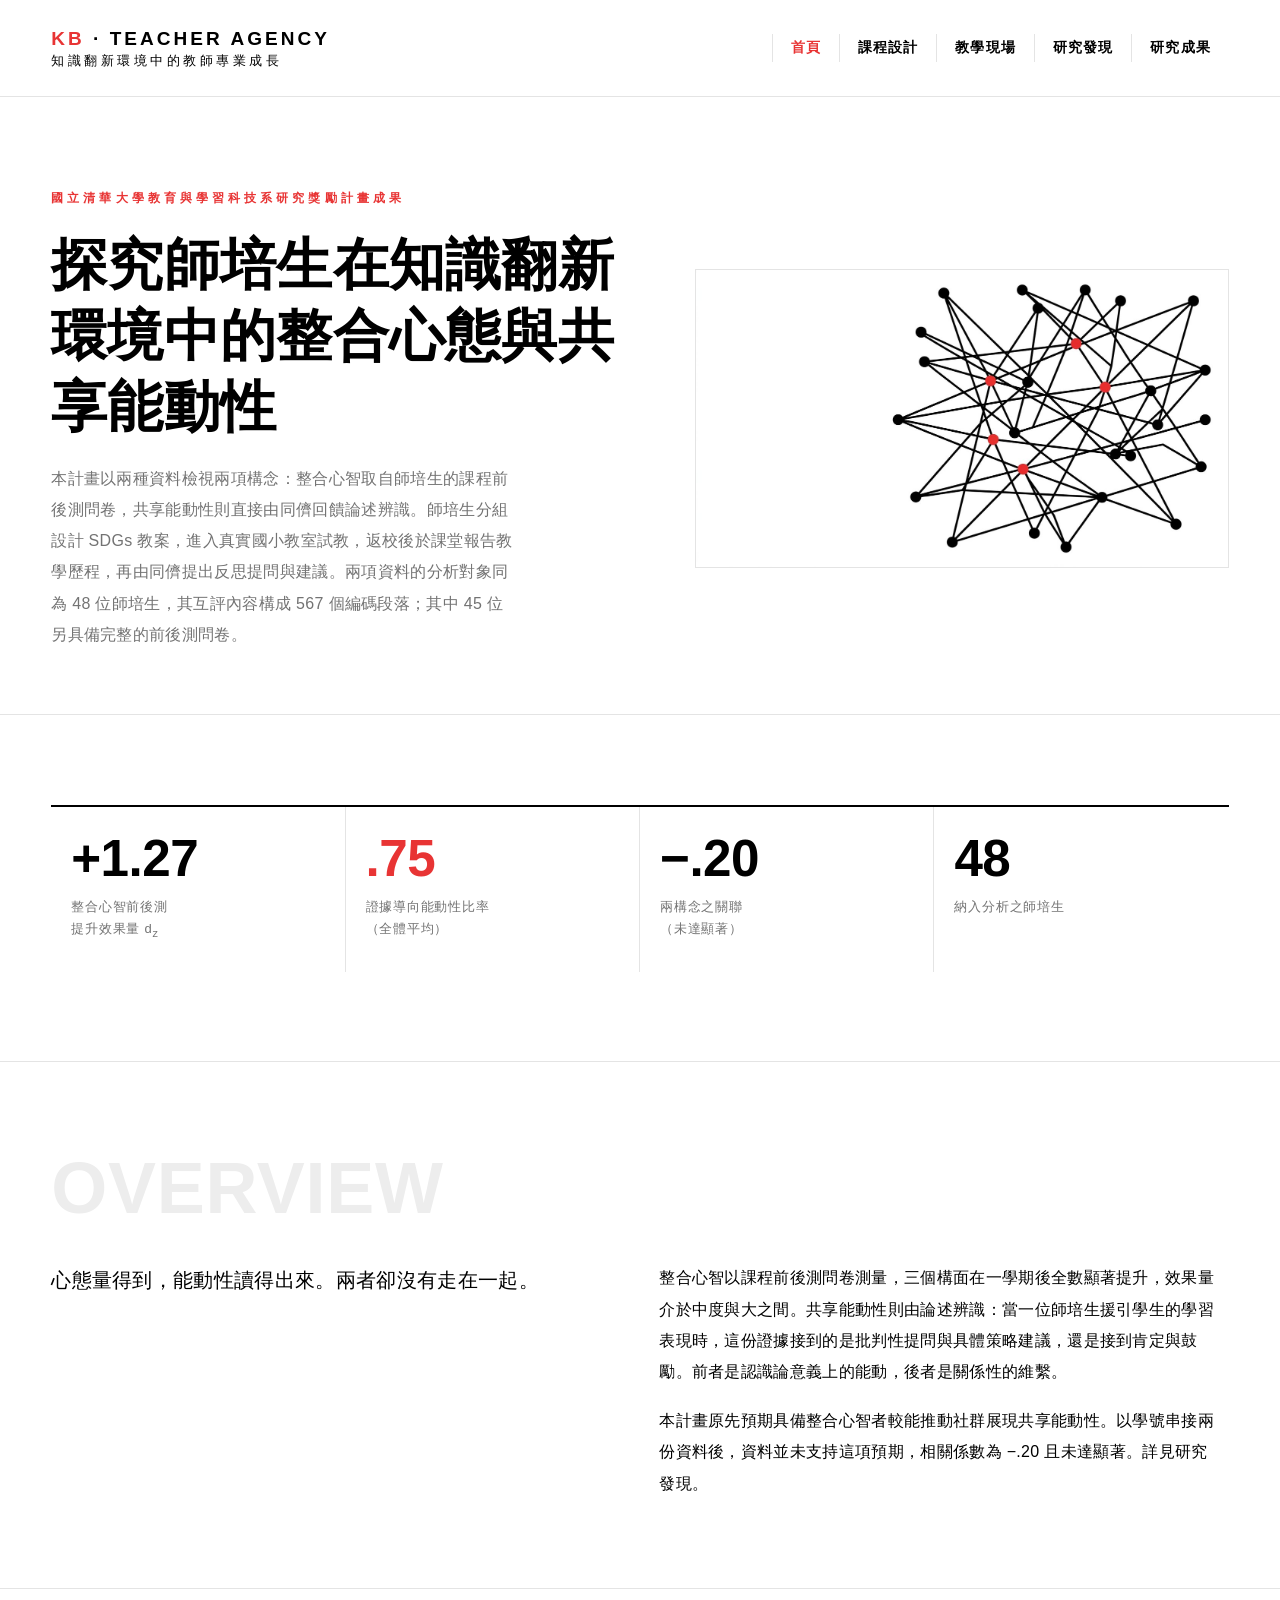
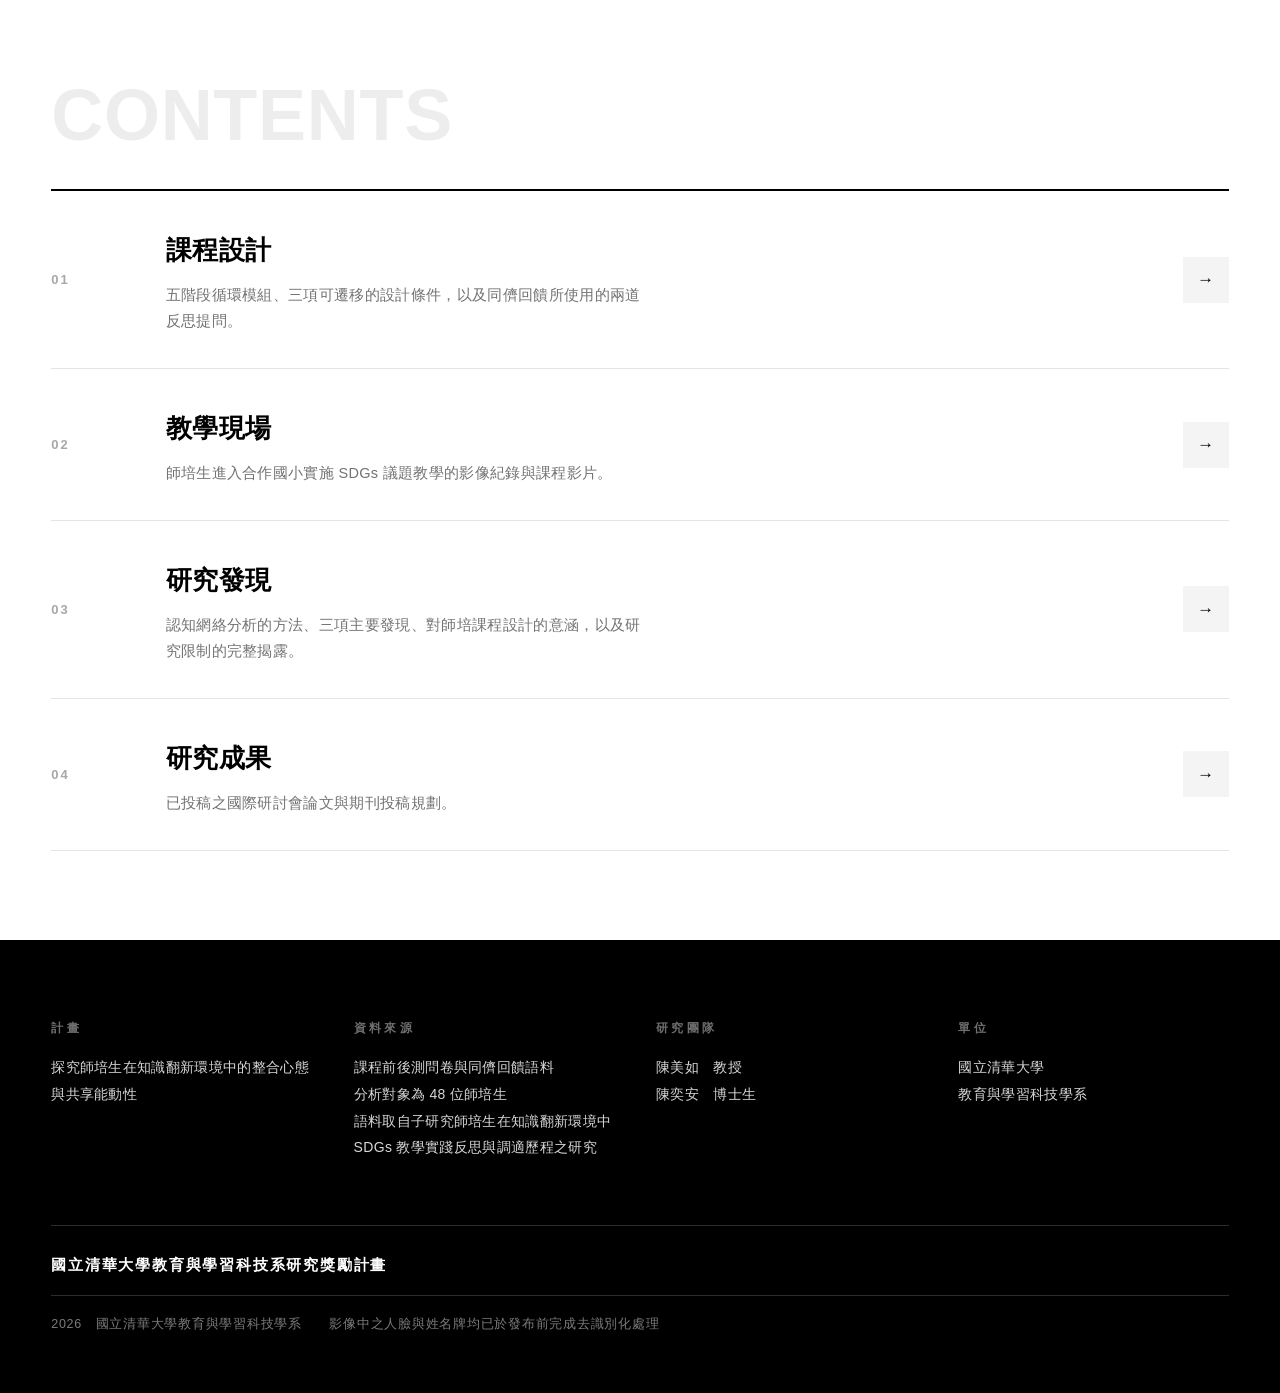
==== index.html @ 71a05eae "更正前後測配對方式（原檔以列位置配對而錯位），改依學號配對後 N=48；全站樣本數統一為 48" ====
<!doctype html>
<html lang="zh-Hant">
<head>
<meta charset="utf-8">
<meta name="viewport" content="width=device-width, initial-scale=1">
<title>首頁｜探究師培生在知識翻新環境中的整合心態與共享能動性</title>
<meta name="description" content="探究師培生在知識翻新環境中的整合心態與共享能動性｜研究成果網站">
<link rel="stylesheet" href="assets/site.css?v=e246bac6">
</head>
<body>

<header class="mast">
  <div class="mast-in">
    <a class="mark" href="index.html">
      <div class="en"><span>KB</span>&nbsp;&middot;&nbsp;TEACHER AGENCY</div>
      <div class="zh">知識翻新環境中的教師專業成長</div>
    </a>
    <button class="burger" aria-label="選單"><i></i><i></i><i></i></button>
    <nav class="nav"><a href="index.html" class="on">首頁</a><a href="course.html">課程設計</a><a href="field.html">教學現場</a><a href="findings.html">研究發現</a><a href="outputs.html">研究成果</a></nav>
  </div>
</header>

<section class="ph lead">
  <div class="ph-in">
    <div class="rv">
      <div class="kicker">國立清華大學教育與學習科技系研究獎勵計畫成果</div>
      <h1>探究師培生在知識翻新環境中的整合心態與共享能動性</h1>
      <p class="stand">本計畫以兩種資料檢視兩項構念：整合心智取自師培生的課程前後測問卷，共享能動性則直接由同儕回饋論述辨識。師培生分組設計 SDGs 教案，進入真實國小教室試教，返校後於課堂報告教學歷程，再由同儕提出反思提問與建議。兩項資料的分析對象同為 48 位師培生，其互評內容構成 567 個編碼段落；其中 45 位另具備完整的前後測問卷。</p>
    </div>
    <figure class="kv rv"><img src="assets/art/kv-home.jpg" alt=""></figure>
  </div>
</section>

<section class="sec">
  <div class="shell">
    <div class="figs rv">
      <div class="f"><b>+1.27</b><span>整合心智前後測<br>提升效果量 d<sub>z</sub></span></div>
      <div class="f"><b>.75</b><span>證據導向能動性比率<br>（全體平均）</span></div>
      <div class="f"><b>−.20</b><span>兩構念之關聯<br>（未達顯著）</span></div>
      <div class="f"><b>48</b><span>納入分析之師培生</span></div>
    </div>
  </div>
</section>

<section class="sec">
  <div class="shell">
    <h2 class="lab rv">Overview</h2>
    <div class="cols">
      <div class="rv">
        <p class="lead-p">心態量得到，能動性讀得出來。兩者卻沒有走在一起。</p>
      </div>
      <div class="rv">
        <p>整合心智以課程前後測問卷測量，三個構面在一學期後全數顯著提升，效果量介於中度與大之間。共享能動性則由論述辨識：當一位師培生援引學生的學習表現時，這份證據接到的是批判性提問與具體策略建議，還是接到肯定與鼓勵。前者是認識論意義上的能動，後者是關係性的維繫。</p>
        <p>本計畫原先預期具備整合心智者較能推動社群展現共享能動性。以學號串接兩份資料後，資料並未支持這項預期，相關係數為 −.20 且未達顯著。詳見研究發現。</p>
      </div>
    </div>
  </div>
</section>

<section class="sec">
  <div class="shell">
    <h2 class="lab rv">Contents</h2>
    <div class="index-list rv">
      <a class="ix" href="course.html">
        <div class="n">01</div>
        <div><h3>課程設計</h3><p>五階段循環模組、三項可遷移的設計條件，以及同儕回饋所使用的兩道反思提問。</p></div>
        <div class="go">→</div>
      </a>
      <a class="ix" href="field.html">
        <div class="n">02</div>
        <div><h3>教學現場</h3><p>師培生進入合作國小實施 SDGs 議題教學的影像紀錄與課程影片。</p></div>
        <div class="go">→</div>
      </a>
      <a class="ix" href="findings.html">
        <div class="n">03</div>
        <div><h3>研究發現</h3><p>認知網絡分析的方法、三項主要發現、對師培課程設計的意涵，以及研究限制的完整揭露。</p></div>
        <div class="go">→</div>
      </a>
      <a class="ix" href="outputs.html">
        <div class="n">04</div>
        <div><h3>研究成果</h3><p>已投稿之國際研討會論文與期刊投稿規劃。</p></div>
        <div class="go">→</div>
      </a>
    </div>
  </div>
</section>


<footer class="foot">
  <div class="shell">
    <div class="grid">
      <div>
        <h4>計畫</h4>
        <p>探究師培生在知識翻新環境中的整合心態與共享能動性</p>
      </div>
      <div>
        <h4>資料來源</h4>
        <p>課程前後測問卷與同儕回饋語料<br>分析對象為 48 位師培生<br>語料取自子研究師培生在知識翻新環境中 SDGs 教學實踐反思與調適歷程之研究</p>
      </div>
      <div>
        <h4>研究團隊</h4>
        <p>陳美如　教授<br>陳奕安　博士生</p>
      </div>
      <div>
        <h4>單位</h4>
        <p>國立清華大學<br>教育與學習科技學系</p>
      </div>
    </div>
    <div class="fund">國立清華大學教育與學習科技系研究獎勵計畫</div>
    <div class="bar">2026　國立清華大學教育與學習科技學系　　影像中之人臉與姓名牌均已於發布前完成去識別化處理</div>
  </div>
</footer>

<div class="lb" id="lb"><button class="x" id="lbx" aria-label="關閉">×</button><div id="lbBody"></div><div class="cap" id="lbCap"></div></div>

<script src="assets/manifest.js?v=271b91b4"></script>
<script src="assets/site.js?v=cc3c981f"></script>
</body>
</html>
---- assets/site.css ----
/* ===========================================================
   計畫成果網站　樣式系統
   識別參考：台北當代藝術館（純白、純黑、單一訊號紅、硬邊方塊、無襯線）
   =========================================================== */

:root{
  --num:"Helvetica Neue",Helvetica,Arial,sans-serif;
  --w:#FFFFFF;
  --k:#000000;
  --k-2:#272727;
  --grey:#737373;
  --grey-2:#A8A8A8;
  --rule:#E4E4E4;
  --wash:#F4F4F4;
  --red:#E83434;
  --red-2:#FF6060;

  /* 拉丁字型置前：英數與數學符號取自 Helvetica，中文字不在其字符集內會自動回退到中文字型。
     這可避免 U+2212 減號落到中文字型而被渲染成近似「一」的長橫。 */
  --sans:"Helvetica Neue",Helvetica,Arial,"Noto Sans TC","PingFang TC","PingFang SC",
         "Microsoft JhengHei","Heiti TC",-apple-system,BlinkMacSystemFont,sans-serif;
  --mono:"SF Mono",ui-monospace,Menlo,Consolas,monospace;

  --pad:clamp(20px,4vw,64px);
  --maxw:1440px;
  --mast-h:96px;
}

*{box-sizing:border-box}
html{-webkit-text-size-adjust:100%}
body{
  margin:0; background:var(--w); color:var(--k);
  font-family:var(--sans); font-size:16px; line-height:1.95;
  font-weight:400; letter-spacing:.02em;
  -webkit-font-smoothing:antialiased;
}
img{max-width:100%; display:block}
a{color:var(--k); text-decoration:none}
a:hover{color:var(--red)}

/* ---------- 骨架 ---------- */
.shell{max-width:var(--maxw); margin:0 auto; padding:0 var(--pad)}
.rule{height:1px; background:var(--rule); border:0; margin:0}

/* ---------- 標頭 ---------- */
.mast{position:sticky; top:0; z-index:100; background:var(--w); border-bottom:1px solid var(--rule)}
.mast-in{max-width:var(--maxw); margin:0 auto; padding:0 var(--pad);
  min-height:var(--mast-h); display:flex; align-items:center; justify-content:space-between; gap:24px}
.mark{display:block; line-height:1.15; padding:18px 0}
.mark .en{font-size:19px; font-weight:800; letter-spacing:.16em}
.mark .en span{color:var(--red)}
.mark .zh{font-size:12.5px; letter-spacing:.28em; color:var(--k); margin-top:4px; font-weight:500}
.mark:hover{color:var(--k)}

.nav{display:flex; align-items:stretch; gap:0}
.nav a{display:flex; align-items:center; padding:0 18px; font-size:14px; font-weight:700; letter-spacing:.08em;
  border-left:1px solid var(--rule); align-self:stretch}
.nav a.on{color:var(--red)}
.nav a.cta{background:var(--red); color:var(--w); border-left:0; margin-left:14px; padding:0 26px}
.nav a.cta:hover{background:var(--k); color:var(--w)}

.burger{display:none; width:52px; height:52px; background:var(--k); border:0; cursor:pointer; padding:0}
.burger i{display:block; width:22px; height:2px; background:var(--w); margin:4px auto}

@media(max-width:900px){
  :root{--mast-h:72px}
  .nav{position:fixed; inset:var(--mast-h) 0 auto 0; background:var(--w); flex-direction:column;
    border-bottom:1px solid var(--rule); transform:translateY(-140%); transition:transform .35s cubic-bezier(.2,.7,.2,1)}
  .nav.open{transform:none}
  .nav a{border-left:0; border-top:1px solid var(--rule); padding:18px var(--pad); font-size:15px}
  .nav a.cta{margin-left:0; padding:18px var(--pad)}
  .burger{display:block}
  .mark .en{font-size:16px} .mark .zh{font-size:11px; letter-spacing:.22em}
}

/* ---------- 頁首主視覺 ---------- */
.ph{border-bottom:1px solid var(--rule)}
.ph-in{max-width:var(--maxw); margin:0 auto; padding:clamp(40px,6vw,84px) var(--pad) clamp(36px,5vw,64px);
  display:grid; grid-template-columns:minmax(0,1fr) minmax(0,.92fr); gap:clamp(24px,5vw,64px); align-items:center}
@media(max-width:1000px){.ph-in{grid-template-columns:1fr; gap:28px}}
.kicker{font-size:12px; font-weight:800; letter-spacing:.34em; color:var(--red); margin-bottom:20px;
  max-width:100%; overflow-wrap:break-word}
/* 補助單位名稱較長，窄螢幕收斂字距以免撐破版面 */
@media(max-width:560px){.kicker{letter-spacing:.16em; font-size:11.5px; line-height:1.9}}
.ph h1{margin:0; font-weight:800; letter-spacing:.005em;
  font-size:clamp(27px,3.5vw,46px); line-height:1.34}
.ph .stand{margin:20px 0 0; font-size:16px; color:var(--grey); max-width:52ch; line-height:1.95}
.ph .kv{margin:0; border:1px solid var(--rule)}
.ph .kv img{width:100%; height:auto}

/* 首頁的加大版 */
.ph.lead .ph-in{padding-top:clamp(52px,7vw,104px)}
.ph.lead h1{font-size:clamp(30px,4.4vw,60px); line-height:1.26}

/* ---------- 區段 ---------- */
.sec{padding:clamp(56px,7vw,104px) 0; border-bottom:1px solid var(--rule)}
.sec:last-of-type{border-bottom:0}
.sec.wash{background:var(--wash)}
.sec.ink{background:var(--k); color:var(--w)}
.sec.ink .lab{color:#4A4A4A}
.sec.ink h2, .sec.ink a{color:var(--w)}
.sec.ink .rule{background:#333}

/* 需高於 .sec h2（同為 0,1,1 且在其前），故加上 .sec 前綴 */
.sec h2.lab{font-size:clamp(34px,6vw,72px); font-weight:800; letter-spacing:.01em; line-height:1;
  color:#EDEDED; margin:0 0 clamp(22px,3vw,44px); text-transform:uppercase;
  /* 最長的標為 DOCUMENTATION；窄螢幕下以 vw 收斂，並保留斷字作為最後防線 */
  overflow-wrap:break-word}
.sec h2{margin:0 0 22px; font-size:clamp(21px,2.4vw,29px); font-weight:800; letter-spacing:.02em; line-height:1.45}
.sec h3{margin:0 0 12px; font-size:18px; font-weight:800; letter-spacing:.02em}
.sec p{margin:0 0 18px; max-width:35em}
.sec p:last-child{margin-bottom:0}
.lead-p{font-size:clamp(17px,1.6vw,20px); line-height:1.8; max-width:22em; font-weight:500}
.muted{color:var(--grey)}

.cols{display:grid; grid-template-columns:repeat(auto-fit,minmax(min(100%,280px),1fr)); gap:clamp(20px,3vw,44px)}

/* ---------- 數字 ---------- */
.figs{display:grid; grid-template-columns:repeat(4,1fr); border-top:2px solid var(--k)}
.figs .f{padding:26px 20px 30px; border-right:1px solid var(--rule)}
.figs .f:last-child{border-right:0}
.figs b{display:block; font-family:var(--num); font-size:clamp(32px,4vw,54px); font-weight:700;
  line-height:1; letter-spacing:-.01em; font-variant-numeric:tabular-nums}
.figs .f:nth-child(2) b{color:var(--red)}
.figs span{display:block; margin-top:12px; font-size:13px; color:var(--grey); letter-spacing:.06em; line-height:1.7}
@media(max-width:860px){.figs{grid-template-columns:repeat(2,1fr)}
  .figs .f{border-bottom:1px solid var(--rule)}
  .figs .f:nth-child(2n){border-right:0}}

/* ---------- 索引卡（首頁導引） ---------- */
.index-list{border-top:2px solid var(--k)}
.ix{display:grid; grid-template-columns:76px minmax(0,1fr) auto; gap:clamp(14px,3vw,40px);
  align-items:center; padding:clamp(22px,3vw,34px) 0; border-bottom:1px solid var(--rule)}
.ix:hover{color:var(--k)}
.ix .n{font-size:13px; font-weight:800; letter-spacing:.16em; color:var(--grey-2)}
.ix h3{margin:0 0 6px; font-size:clamp(19px,2.1vw,26px); font-weight:800; letter-spacing:.02em}
.ix p{margin:0; font-size:14.5px; color:var(--grey); max-width:60ch; line-height:1.8}
.ix .go{width:46px; height:46px; background:var(--wash); display:grid; place-items:center; flex:none;
  font-size:17px; transition:background .25s, color .25s}
.ix:hover .go{background:var(--red); color:var(--w)}
.ix:hover h3{color:var(--red)}
@media(max-width:700px){.ix{grid-template-columns:1fr auto; gap:14px} .ix .n{grid-column:1/-1}}

/* ---------- 階段 ---------- */
.stage{display:grid; grid-template-columns:96px minmax(0,1fr); gap:clamp(16px,3vw,36px);
  padding:28px 0; border-bottom:1px solid var(--rule)}
.stage:first-of-type{border-top:2px solid var(--k)}
.stage .n{font-family:var(--num); font-size:34px; font-weight:700; line-height:1; letter-spacing:-.02em; font-variant-numeric:tabular-nums}
.stage.loop .n{color:var(--red)}
.stage h3{margin:0 0 8px}
.stage p{margin:0; color:var(--grey); font-size:15px; max-width:64ch}
@media(max-width:700px){.stage{grid-template-columns:56px minmax(0,1fr)} .stage .n{font-size:26px}}

.cond{border-top:2px solid var(--k); padding-top:22px}
.cond h3{margin:0 0 10px; font-size:17px}
.cond p{margin:0; font-size:14.5px; color:var(--grey)}

/* ---------- 發現 ---------- */
.find{border-top:2px solid var(--k); padding:clamp(30px,3.6vw,46px) 0 clamp(38px,4.4vw,58px);
  border-bottom:1px solid var(--rule)}
.find:last-of-type{border-bottom:0; padding-bottom:0}

/* 數字欄固定為窄欄，避免短數字占住半個版面而留下大片空白 */
.find-grid{display:grid; grid-template-columns:minmax(0,208px) minmax(0,1fr);
  gap:clamp(22px,3.4vw,56px); align-items:start}
@media(max-width:860px){.find-grid{grid-template-columns:1fr; gap:4px}}

.find .stat-col{position:sticky; top:calc(var(--mast-h) + 28px)}
@media(max-width:860px){.find .stat-col{position:static}}
.find .rq{font-size:11.5px; font-weight:800; letter-spacing:.3em; color:var(--red); margin-bottom:14px}
.find .big{font-family:var(--num); font-size:clamp(42px,5vw,66px); font-weight:700; line-height:.95;
  letter-spacing:-.02em; font-variant-numeric:tabular-nums; margin-bottom:10px}
.find .cap{font-size:12.5px; color:var(--grey); letter-spacing:.04em; line-height:1.7; margin-bottom:0}
@media(max-width:860px){.find .cap{margin-bottom:20px}}

/* 中文一行以 32 至 34 字最易讀，em 對 CJK 即為字寬 */
.find h2{margin:0 0 16px; max-width:24em}
.find p{max-width:33em}
.find .find-grid > div + div > p + p{margin-top:0}

figure.plate{margin:clamp(32px,4.4vw,56px) 0 0; padding:0}
figure.plate img{width:100%; border:1px solid var(--rule)}
figure.plate figcaption{margin-top:14px; padding-top:12px; border-top:1px solid var(--rule);
  font-size:12.5px; color:var(--grey); line-height:1.75; letter-spacing:.03em; max-width:44em}

/* ---------- 揭露 ---------- */
.disclose{border:2px solid var(--red); padding:clamp(24px,3.5vw,44px)}
.disclose .tag{display:inline-block; background:var(--red); color:var(--w); font-size:12px; font-weight:800;
  letter-spacing:.24em; padding:6px 14px; margin-bottom:22px}
.disclose p{max-width:36em}

/* ---------- 表列 ---------- */
.list{border-top:2px solid var(--k)}
.list li{list-style:none; padding:22px 0; border-bottom:1px solid var(--rule)}
.list ul{margin:0; padding:0}
.list .t{font-size:16px; font-weight:700; line-height:1.7}
.list .m{margin-top:8px; font-size:13.5px; color:var(--grey); letter-spacing:.04em; line-height:1.75}

/* ---------- 影音 ---------- */
.video{border:1px solid var(--rule); background:#000; position:relative; aspect-ratio:16/9}
.video iframe{position:absolute; inset:0; width:100%; height:100%; border:0}
.gal{display:grid; grid-template-columns:repeat(12,1fr); gap:10px}
.g{grid-column:span 4; min-width:0; aspect-ratio:4/3; overflow:hidden; background:var(--wash); cursor:zoom-in; position:relative}
.g.w{grid-column:span 6; aspect-ratio:16/10}
.g.t{grid-column:span 3; aspect-ratio:3/4}
.g img{width:100%; height:100%; object-fit:cover; transition:transform .7s cubic-bezier(.2,.7,.2,1)}
.g:hover img{transform:scale(1.05)}
.g .pl{position:absolute; left:0; bottom:0; background:var(--red); color:var(--w); font-size:11px;
  font-weight:800; letter-spacing:.14em; padding:6px 12px}
@media(max-width:860px){.g,.g.w,.g.t{grid-column:span 6; aspect-ratio:4/3}}
@media(max-width:540px){.gal{grid-template-columns:1fr} .g,.g.w,.g.t{grid-column:auto}}

.lb{position:fixed; inset:0; z-index:200; background:rgba(0,0,0,.95); display:none; place-items:center; padding:28px}
.lb.on{display:grid}
.lb img,.lb video{max-width:94vw; max-height:84vh}
.lb .cap{position:absolute; left:0; right:0; bottom:20px; text-align:center; color:#bbb; font-size:13px; padding:0 24px}
.lb .x{position:absolute; top:16px; right:18px; width:44px; height:44px; background:var(--red); color:var(--w);
  border:0; font-size:20px; cursor:pointer}

/* ---------- 頁尾 ---------- */
footer.foot{background:var(--k); color:var(--w); padding:clamp(44px,6vw,80px) 0 clamp(36px,5vw,56px)}
footer.foot a{color:var(--w)} footer.foot a:hover{color:var(--red-2)}
footer.foot .grid{display:grid; grid-template-columns:repeat(auto-fit,minmax(min(100%,220px),1fr)); gap:32px}
footer.foot h4{margin:0 0 14px; font-size:12px; font-weight:800; letter-spacing:.28em; color:#6E6E6E}
footer.foot p{margin:0 0 8px; font-size:14px; line-height:1.9; color:#D6D6D6}
footer.foot .fund{margin-top:clamp(32px,5vw,56px); padding-top:26px; border-top:1px solid #2C2C2C;
  font-size:15px; font-weight:700; color:var(--w); letter-spacing:.12em; line-height:1.7}
footer.foot .bar{margin-top:18px; padding-top:16px; border-top:1px solid #2C2C2C;
  font-size:12.5px; color:#7A7A7A; letter-spacing:.06em}

/* ---------- 進場 ---------- */
.js .rv{opacity:0; transform:translateY(14px); transition:opacity .7s cubic-bezier(.2,.7,.2,1), transform .7s cubic-bezier(.2,.7,.2,1)}
.js .rv.in{opacity:1; transform:none}
@media(prefers-reduced-motion:reduce){.js .rv{opacity:1; transform:none; transition:none}}


/* ===========================================================
   響應式補強
   =========================================================== */

/* 錨點捲動時避開固定標頭 */
:target,.find,.sec h2{scroll-margin-top:calc(var(--mast-h) + 24px)}

/* 瀏海與圓角螢幕的安全區 */
@supports(padding:max(0px)){
  .shell,.mast-in,.ph-in{
    padding-left:max(var(--pad),env(safe-area-inset-left));
    padding-right:max(var(--pad),env(safe-area-inset-right));
  }
  footer.foot{padding-bottom:max(clamp(36px,5vw,56px),env(safe-area-inset-bottom))}
}

/* 觸控裝置：hover 效果無法觸發，改以點擊回饋取代，避免停在放大狀態 */
@media(hover:none){
  .g:hover img{transform:none}
  .g:active img{transform:scale(1.03)}
  .ix:hover .go{background:var(--wash); color:var(--k)}
  .ix:hover h3{color:var(--k)}
  .ix:active .go{background:var(--red); color:var(--w)}
  .ix:active h3{color:var(--red)}
  .nav a:hover,a:hover{color:inherit}
  .nav a.on{color:var(--red)}
}

/* 行動版選單：項目多或橫向持機時仍可捲動 */
@media(max-width:900px){
  .nav{max-height:calc(100svh - var(--mast-h)); overflow-y:auto; -webkit-overflow-scrolling:touch}
  .nav a{min-height:52px}
}

/* 橫向持機的矮螢幕：壓縮標頭與區段留白 */
@media(max-height:520px) and (orientation:landscape){
  :root{--mast-h:56px}
  .mark{padding:10px 0}
  .mark .zh{display:none}
  .sec{padding:40px 0}
  .ph-in{padding-top:28px; padding-bottom:24px}
}

/* 平板：主視覺與內文並排會過擠，改為堆疊但限制圖高 */
@media(min-width:701px) and (max-width:1000px){
  .ph .kv img{max-height:46svh; width:100%; object-fit:cover; object-position:center}
}

/* 手機：關鍵數字由二欄改為單欄，避免換行破碎 */
@media(max-width:420px){
  .figs{grid-template-columns:1fr}
  .figs .f{border-right:0; border-bottom:1px solid var(--rule); padding:20px 0 22px}
  .figs .f:last-child{border-bottom:0}
  .figs span br{display:none}
  .sec h2.lab{font-size:clamp(23px,8.4vw,34px)}
  .find .big{font-size:44px}
  .stage{grid-template-columns:44px minmax(0,1fr); gap:14px}
  .stage .n{font-size:23px}
  .ph .kv img{max-height:40svh; object-fit:cover}
}

/* 圖表在小螢幕上縮到不可讀，提示可點開放大 */
@media(max-width:860px){
  figure.plate{position:relative; cursor:zoom-in}
  figure.plate::after{content:"點擊放大"; position:absolute; right:0; bottom:0;
    background:var(--k); color:var(--w); font-size:11px; font-weight:700;
    letter-spacing:.14em; padding:5px 10px}
}

/* 大螢幕：避免行長過長 */
@media(min-width:1600px){
  .sec p{max-width:36em}
}
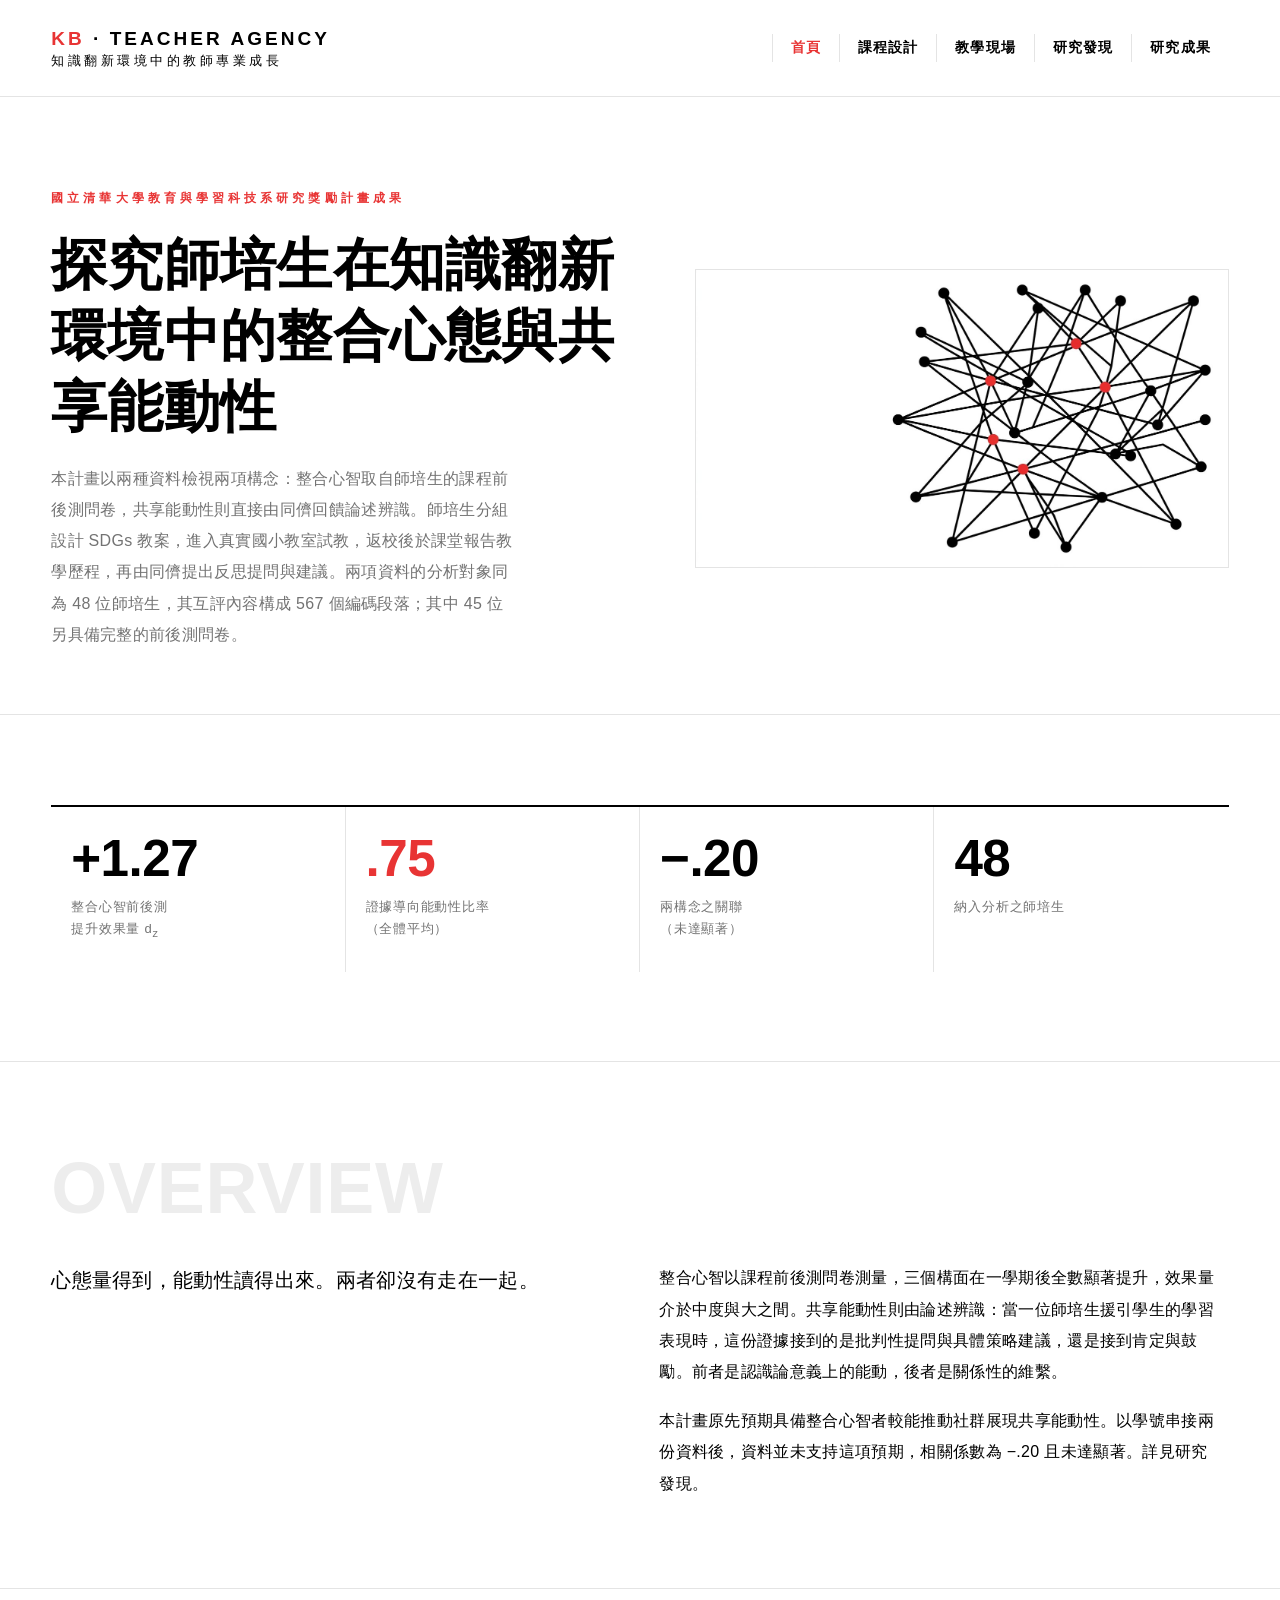
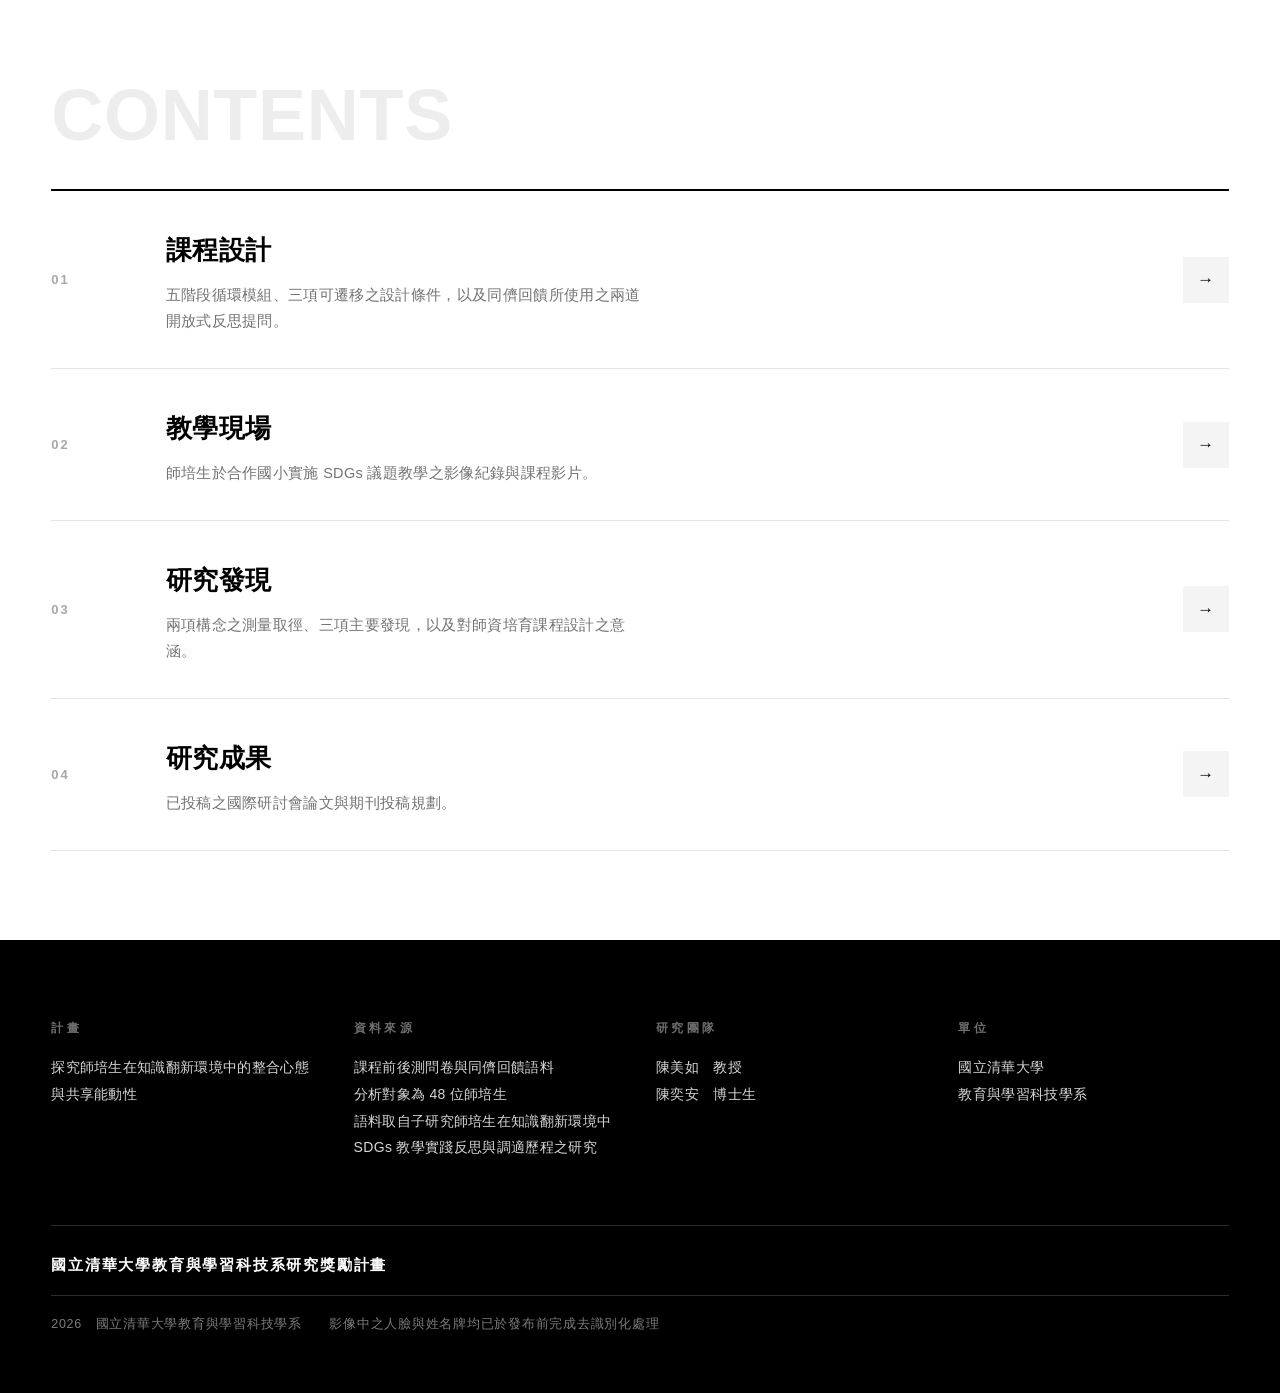
==== commit 4b0c0555: "內頁標題改為學術名詞式表述；確認問卷有效樣本為 48 人" ====
--- a/index.html
+++ b/index.html
@@ -5,7 +5,7 @@
 <meta name="viewport" content="width=device-width, initial-scale=1">
 <title>首頁｜探究師培生在知識翻新環境中的整合心態與共享能動性</title>
 <meta name="description" content="探究師培生在知識翻新環境中的整合心態與共享能動性｜研究成果網站">
-<link rel="stylesheet" href="assets/site.css?v=e246bac6">
+<link rel="stylesheet" href="assets/site.css?v=027143e5">
 </head>
 <body>
 
@@ -63,17 +63,17 @@
     <div class="index-list rv">
       <a class="ix" href="course.html">
         <div class="n">01</div>
-        <div><h3>課程設計</h3><p>五階段循環模組、三項可遷移的設計條件，以及同儕回饋所使用的兩道反思提問。</p></div>
+        <div><h3>課程設計</h3><p>五階段循環模組、三項可遷移之設計條件，以及同儕回饋所使用之兩道開放式反思提問。</p></div>
         <div class="go">→</div>
       </a>
       <a class="ix" href="field.html">
         <div class="n">02</div>
-        <div><h3>教學現場</h3><p>師培生進入合作國小實施 SDGs 議題教學的影像紀錄與課程影片。</p></div>
+        <div><h3>教學現場</h3><p>師培生於合作國小實施 SDGs 議題教學之影像紀錄與課程影片。</p></div>
         <div class="go">→</div>
       </a>
       <a class="ix" href="findings.html">
         <div class="n">03</div>
-        <div><h3>研究發現</h3><p>認知網絡分析的方法、三項主要發現、對師培課程設計的意涵，以及研究限制的完整揭露。</p></div>
+        <div><h3>研究發現</h3><p>兩項構念之測量取徑、三項主要發現，以及對師資培育課程設計之意涵。</p></div>
         <div class="go">→</div>
       </a>
       <a class="ix" href="outputs.html">
--- a/assets/site.css
+++ b/assets/site.css
@@ -219,6 +219,8 @@
 
 /* ---------- 頁尾 ---------- */
 footer.foot{background:var(--k); color:var(--w); padding:clamp(44px,6vw,80px) 0 clamp(36px,5vw,56px)}
+/* 深色區段直接接深色頁尾時會連成一片，補一道分隔線與額外留白 */
+.sec.ink + footer.foot{border-top:1px solid #333; padding-top:clamp(52px,7vw,92px)}
 footer.foot a{color:var(--w)} footer.foot a:hover{color:var(--red-2)}
 footer.foot .grid{display:grid; grid-template-columns:repeat(auto-fit,minmax(min(100%,220px),1fr)); gap:32px}
 footer.foot h4{margin:0 0 14px; font-size:12px; font-weight:800; letter-spacing:.28em; color:#6E6E6E}
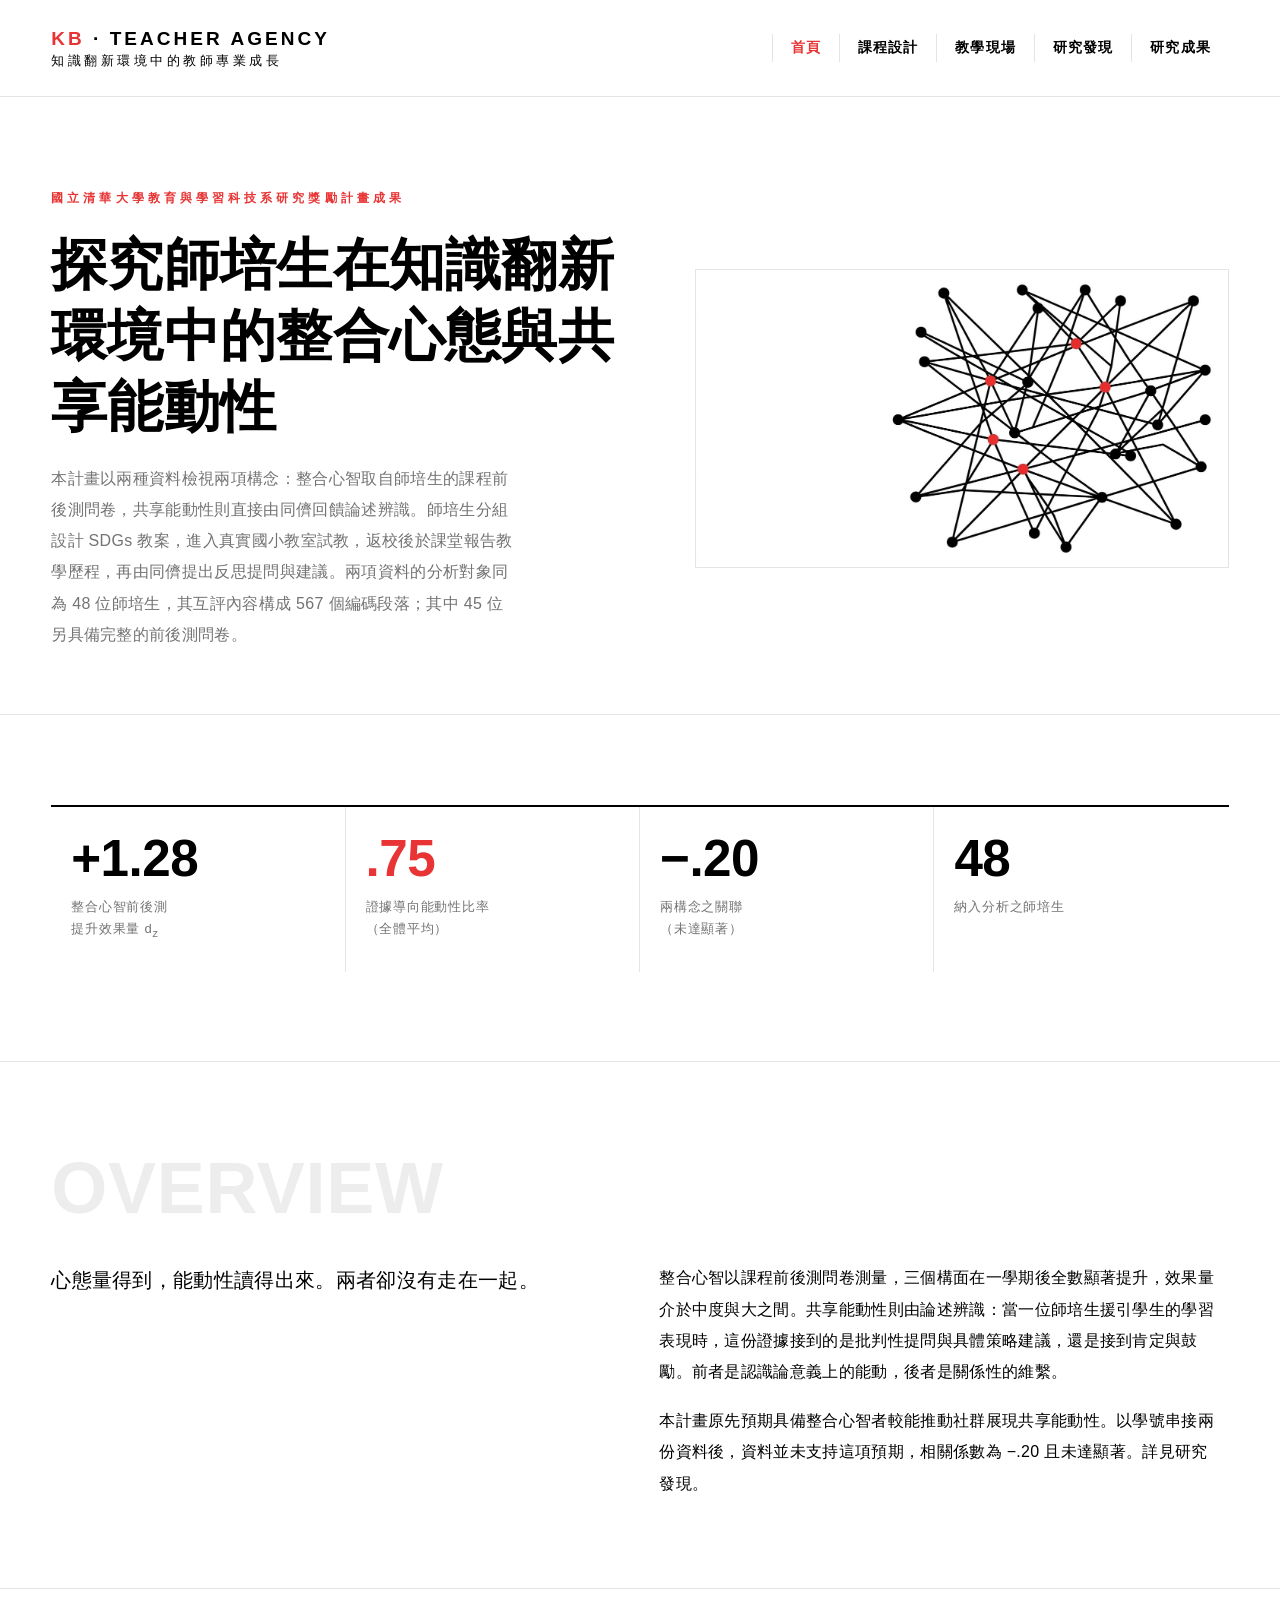
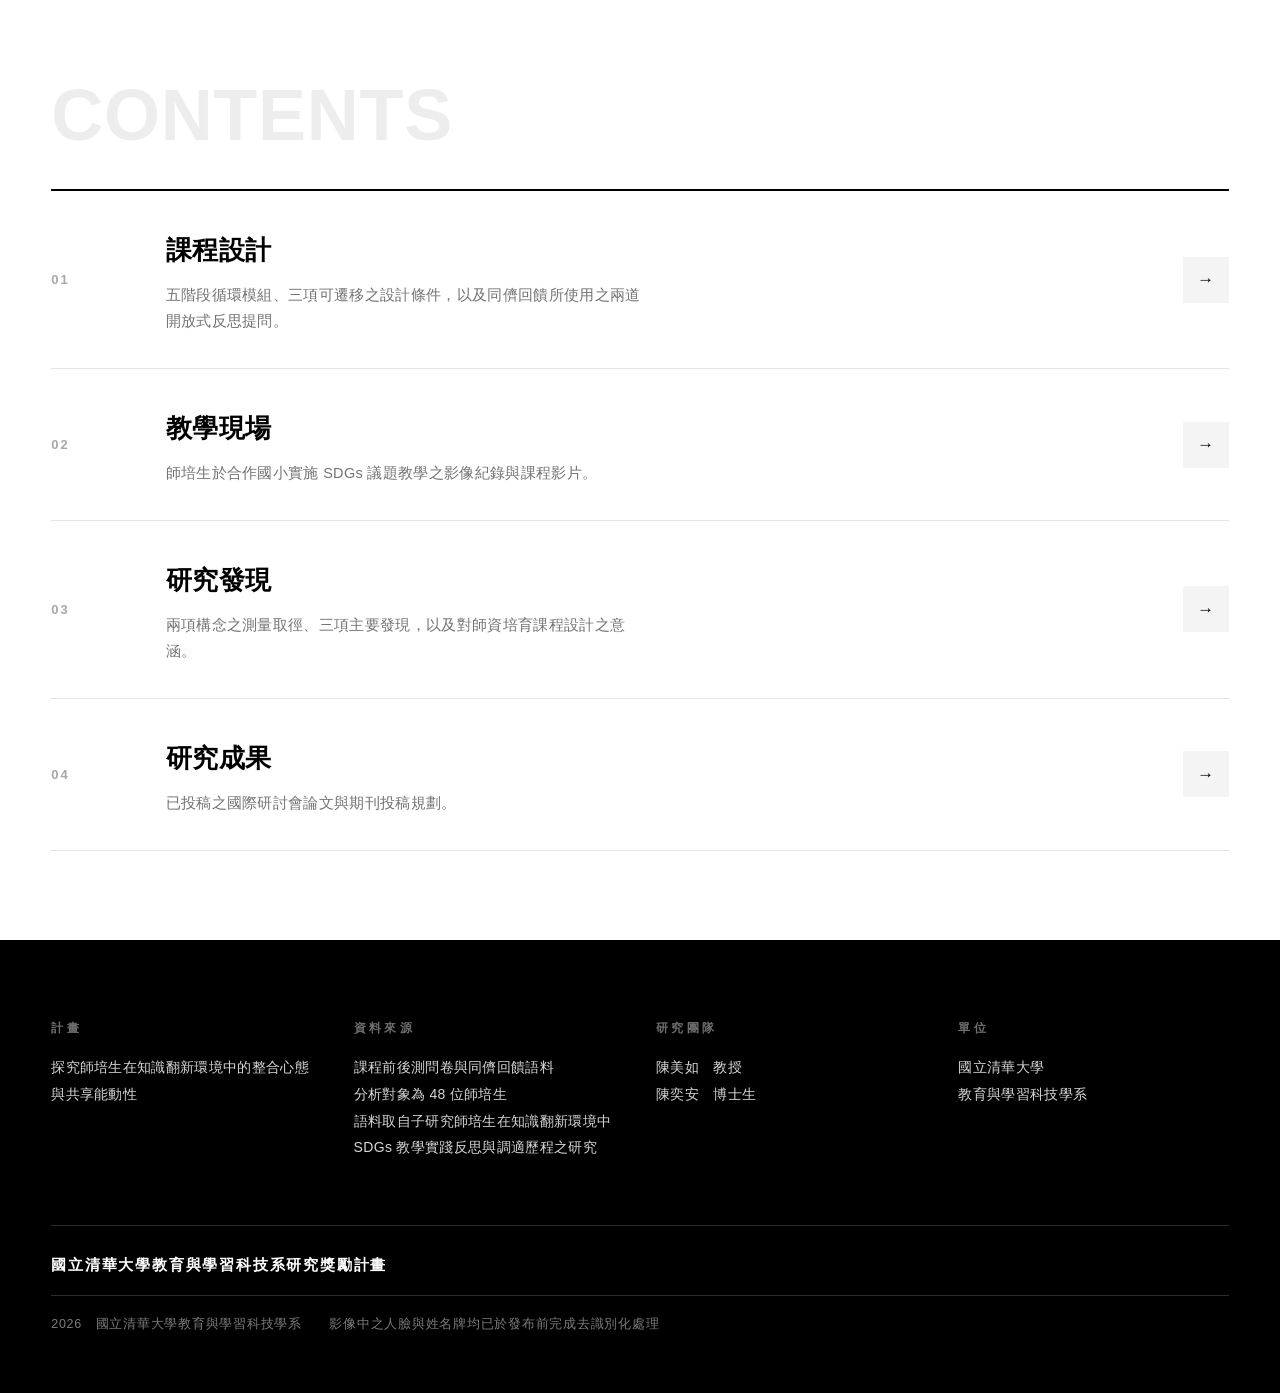
==== commit a98c7fdb: "前測重複填答依客觀判準去重（保留較完整之作答），數值同步更新" ====
--- a/index.html
+++ b/index.html
@@ -34,7 +34,7 @@
 <section class="sec">
   <div class="shell">
     <div class="figs rv">
-      <div class="f"><b>+1.27</b><span>整合心智前後測<br>提升效果量 d<sub>z</sub></span></div>
+      <div class="f"><b>+1.28</b><span>整合心智前後測<br>提升效果量 d<sub>z</sub></span></div>
       <div class="f"><b>.75</b><span>證據導向能動性比率<br>（全體平均）</span></div>
       <div class="f"><b>−.20</b><span>兩構念之關聯<br>（未達顯著）</span></div>
       <div class="f"><b>48</b><span>納入分析之師培生</span></div>
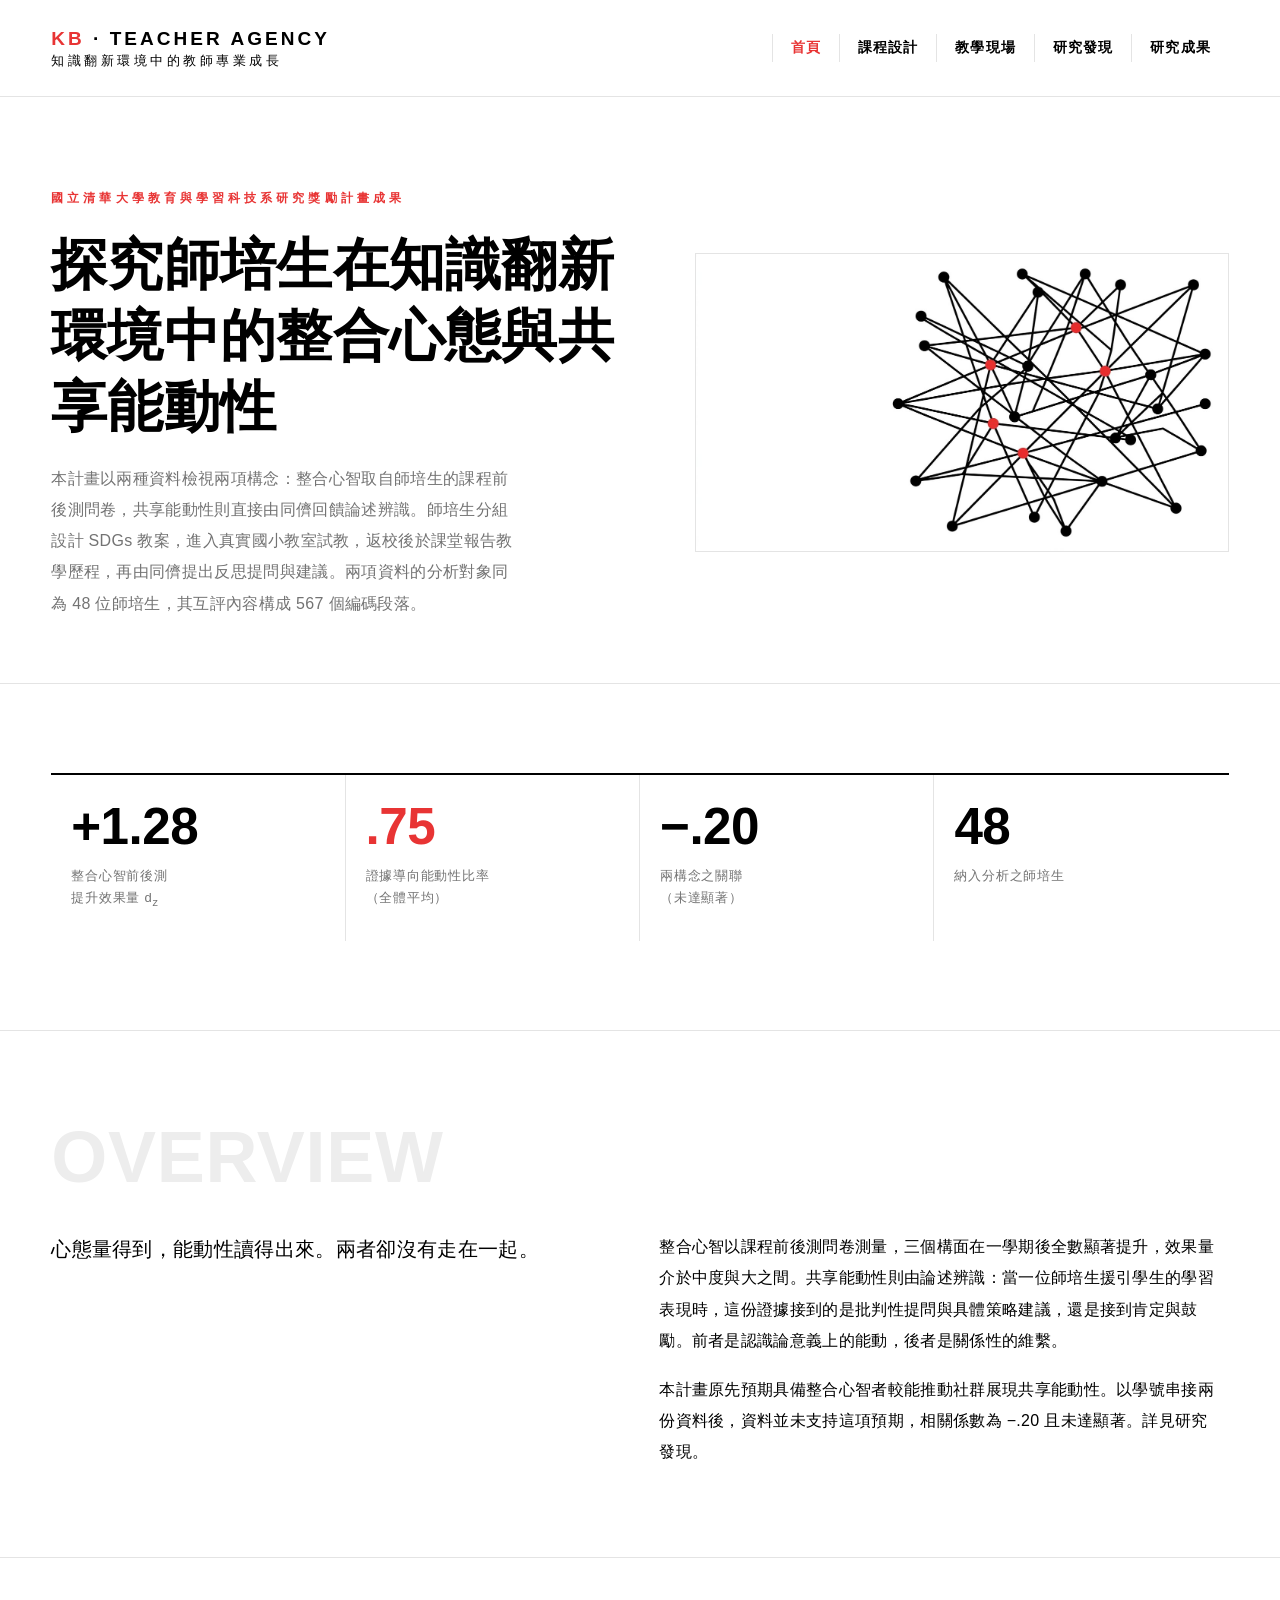
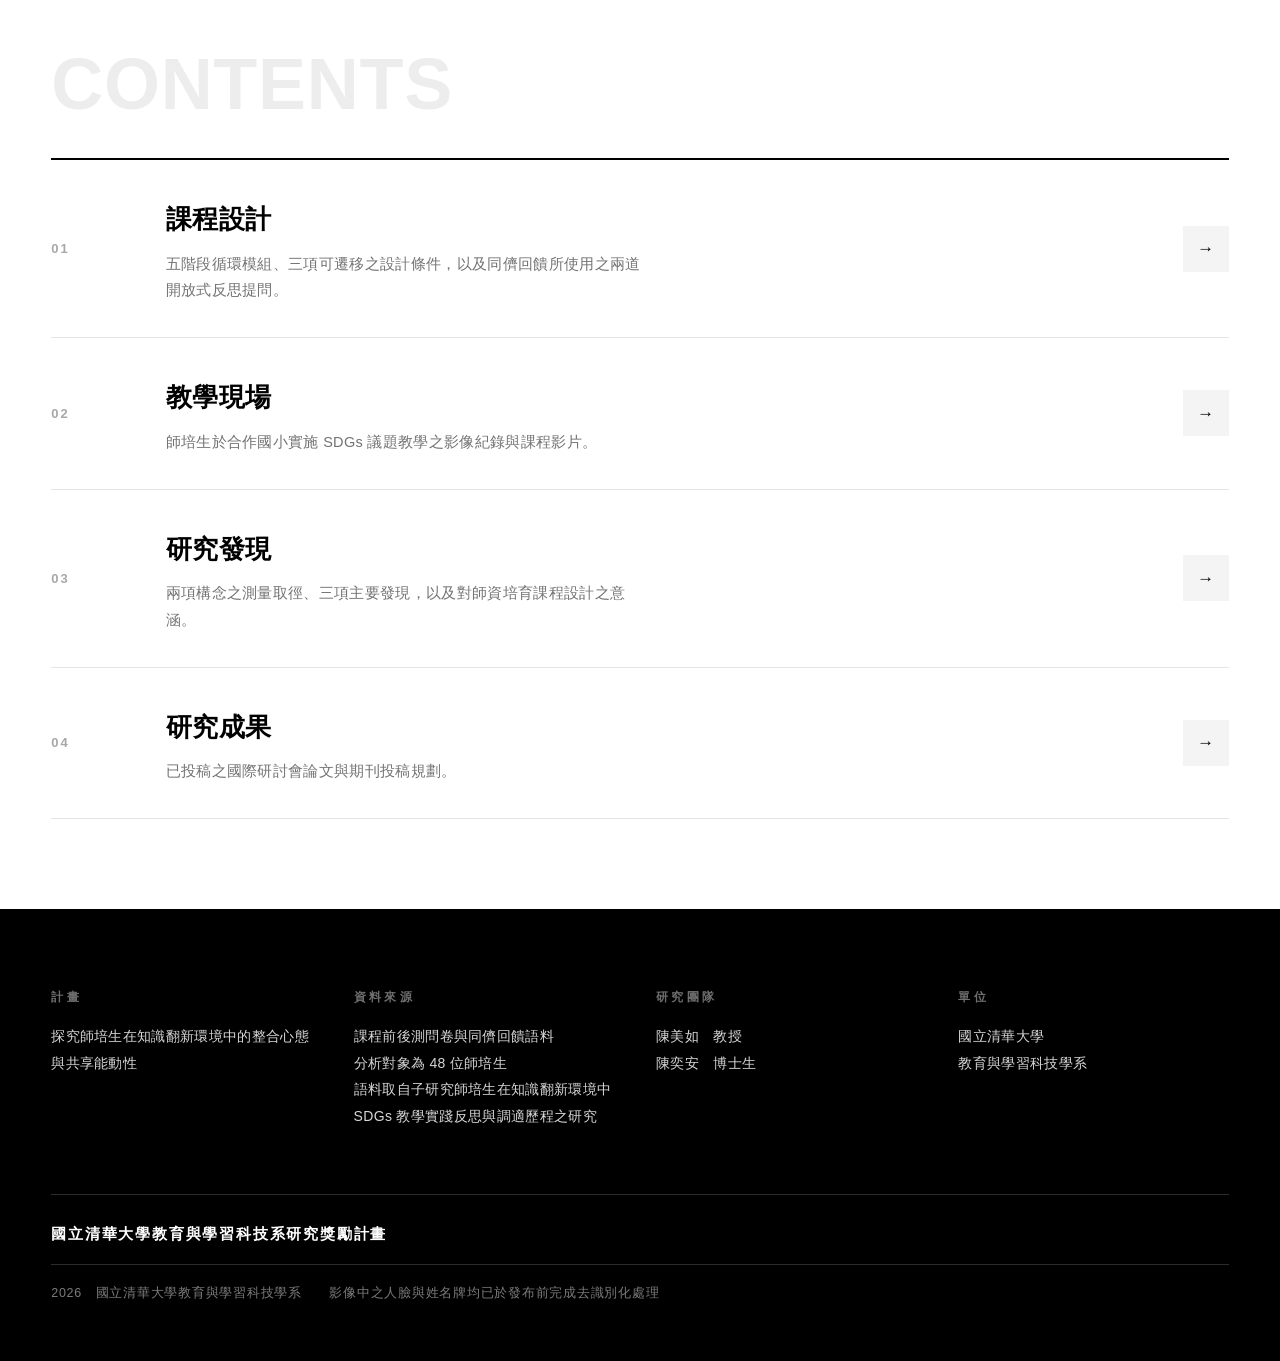
==== commit 16c36063: "研究發現頁與首頁導言：樣本數敘述統一為 48，45 僅保留於明確標示為子集之處" ====
--- a/index.html
+++ b/index.html
@@ -5,7 +5,7 @@
 <meta name="viewport" content="width=device-width, initial-scale=1">
 <title>首頁｜探究師培生在知識翻新環境中的整合心態與共享能動性</title>
 <meta name="description" content="探究師培生在知識翻新環境中的整合心態與共享能動性｜研究成果網站">
-<link rel="stylesheet" href="assets/site.css?v=027143e5">
+<link rel="stylesheet" href="assets/site.css?v=69a6966b">
 </head>
 <body>
 
@@ -25,9 +25,9 @@
     <div class="rv">
       <div class="kicker">國立清華大學教育與學習科技系研究獎勵計畫成果</div>
       <h1>探究師培生在知識翻新環境中的整合心態與共享能動性</h1>
-      <p class="stand">本計畫以兩種資料檢視兩項構念：整合心智取自師培生的課程前後測問卷，共享能動性則直接由同儕回饋論述辨識。師培生分組設計 SDGs 教案，進入真實國小教室試教，返校後於課堂報告教學歷程，再由同儕提出反思提問與建議。兩項資料的分析對象同為 48 位師培生，其互評內容構成 567 個編碼段落；其中 45 位另具備完整的前後測問卷。</p>
+      <p class="stand">本計畫以兩種資料檢視兩項構念：整合心智取自師培生的課程前後測問卷，共享能動性則直接由同儕回饋論述辨識。師培生分組設計 SDGs 教案，進入真實國小教室試教，返校後於課堂報告教學歷程，再由同儕提出反思提問與建議。兩項資料的分析對象同為 48 位師培生，其互評內容構成 567 個編碼段落。</p>
     </div>
-    <figure class="kv rv"><img src="assets/art/kv-home.jpg" alt=""></figure>
+    <figure class="kv rv"><img src="assets/art/kv-home.jpg?v=034e2e5d" alt=""></figure>
   </div>
 </section>
 
@@ -113,7 +113,7 @@
 
 <div class="lb" id="lb"><button class="x" id="lbx" aria-label="關閉">×</button><div id="lbBody"></div><div class="cap" id="lbCap"></div></div>
 
-<script src="assets/manifest.js?v=271b91b4"></script>
+<script src="assets/manifest.js?v=47760fdc"></script>
 <script src="assets/site.js?v=cc3c981f"></script>
 </body>
 </html>
--- a/assets/site.css
+++ b/assets/site.css
@@ -156,13 +156,14 @@
 .cond p{margin:0; font-size:14.5px; color:var(--grey)}
 
 /* ---------- 發現 ---------- */
-.find{border-top:2px solid var(--k); padding:clamp(30px,3.6vw,46px) 0 clamp(38px,4.4vw,58px);
+.find{--stat-w:208px; --stat-gap:clamp(22px,3.4vw,56px);
+  border-top:2px solid var(--k); padding:clamp(30px,3.6vw,46px) 0 clamp(38px,4.4vw,58px);
   border-bottom:1px solid var(--rule)}
 .find:last-of-type{border-bottom:0; padding-bottom:0}
 
 /* 數字欄固定為窄欄，避免短數字占住半個版面而留下大片空白 */
-.find-grid{display:grid; grid-template-columns:minmax(0,208px) minmax(0,1fr);
-  gap:clamp(22px,3.4vw,56px); align-items:start}
+.find-grid{display:grid; grid-template-columns:minmax(0,var(--stat-w)) minmax(0,1fr);
+  gap:var(--stat-gap); align-items:start}
 @media(max-width:860px){.find-grid{grid-template-columns:1fr; gap:4px}}
 
 .find .stat-col{position:sticky; top:calc(var(--mast-h) + 28px)}
@@ -179,6 +180,10 @@
 .find .find-grid > div + div > p + p{margin-top:0}
 
 figure.plate{margin:clamp(32px,4.4vw,56px) 0 0; padding:0}
+/* 發現區塊內的圖表：與文字欄對齊，並限制寬度。
+   ENA 圖原生寬度為 1031 與 1063 px，上限 760px 可避免放大而失真。 */
+.find > figure.plate{margin-left:calc(var(--stat-w) + var(--stat-gap)); max-width:760px}
+@media(max-width:860px){.find > figure.plate{margin-left:0; max-width:100%}}
 figure.plate img{width:100%; border:1px solid var(--rule)}
 figure.plate figcaption{margin-top:14px; padding-top:12px; border-top:1px solid var(--rule);
   font-size:12.5px; color:var(--grey); line-height:1.75; letter-spacing:.03em; max-width:44em}
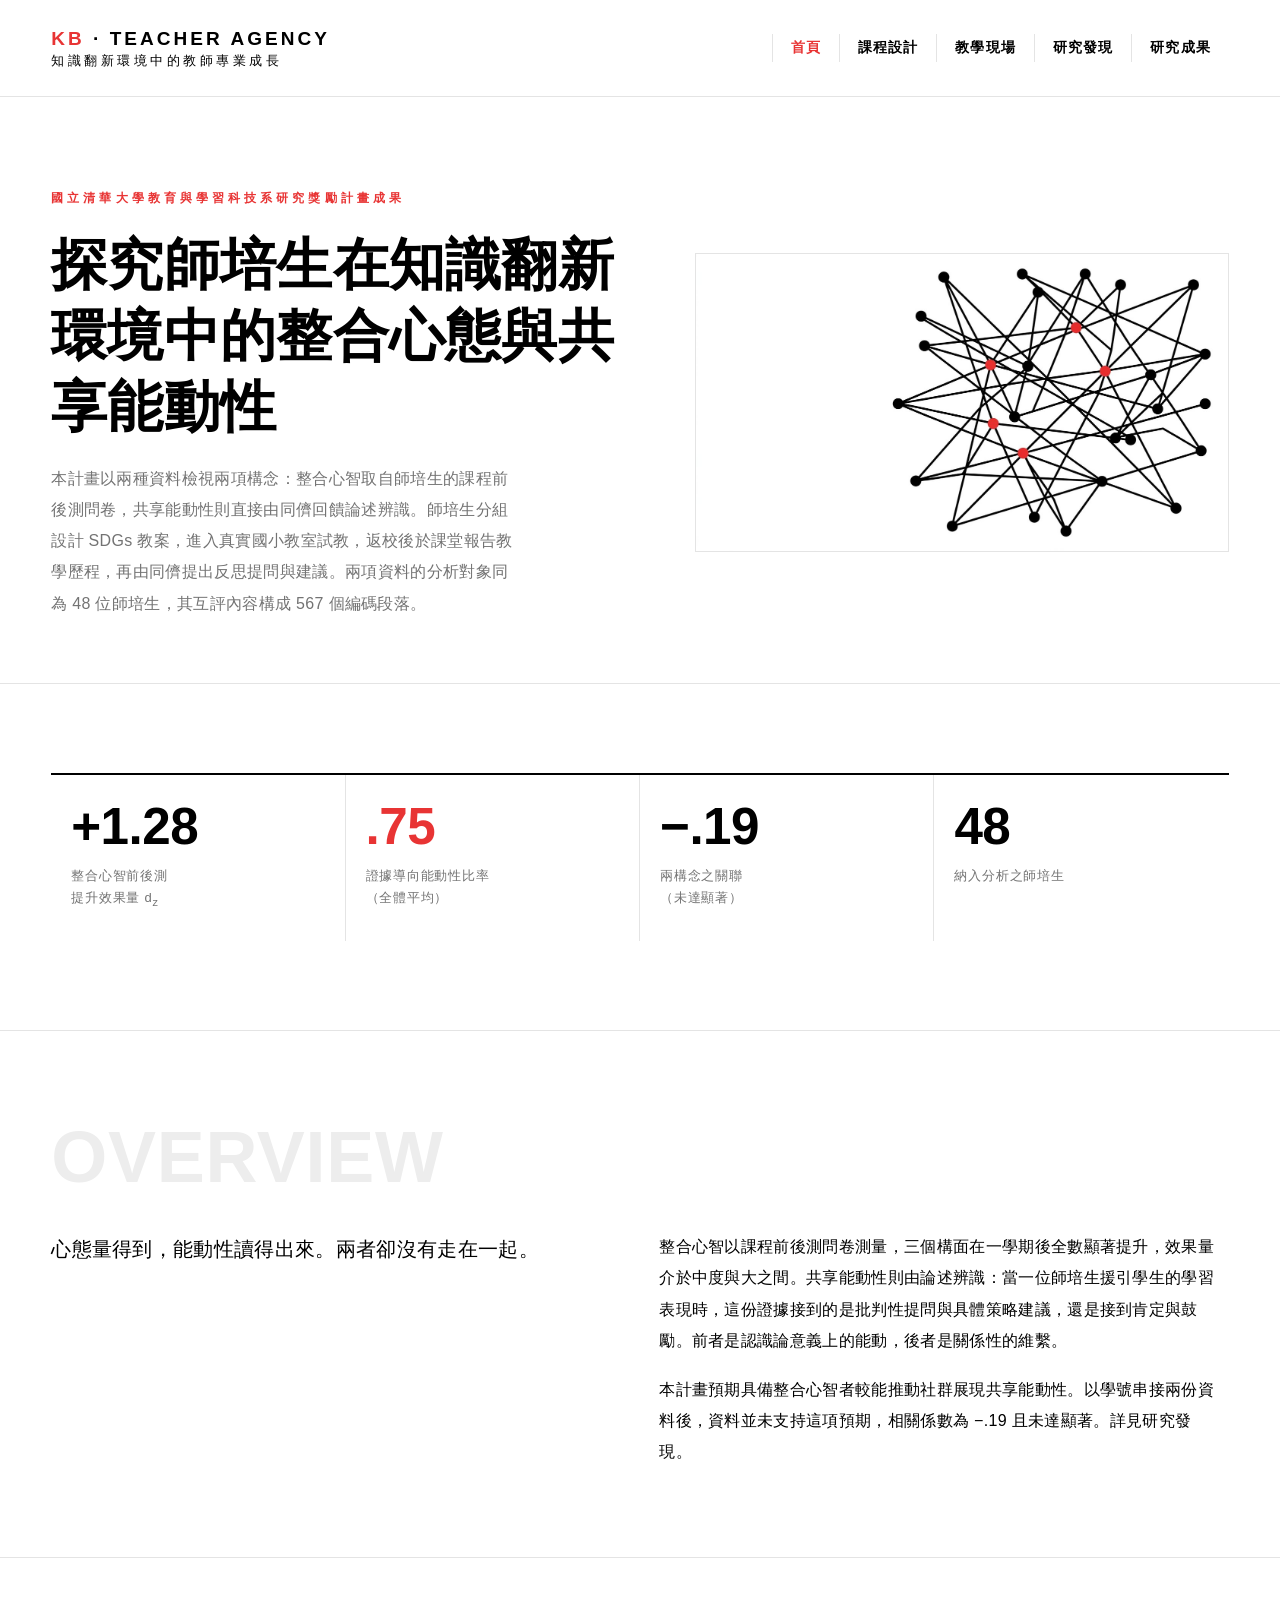
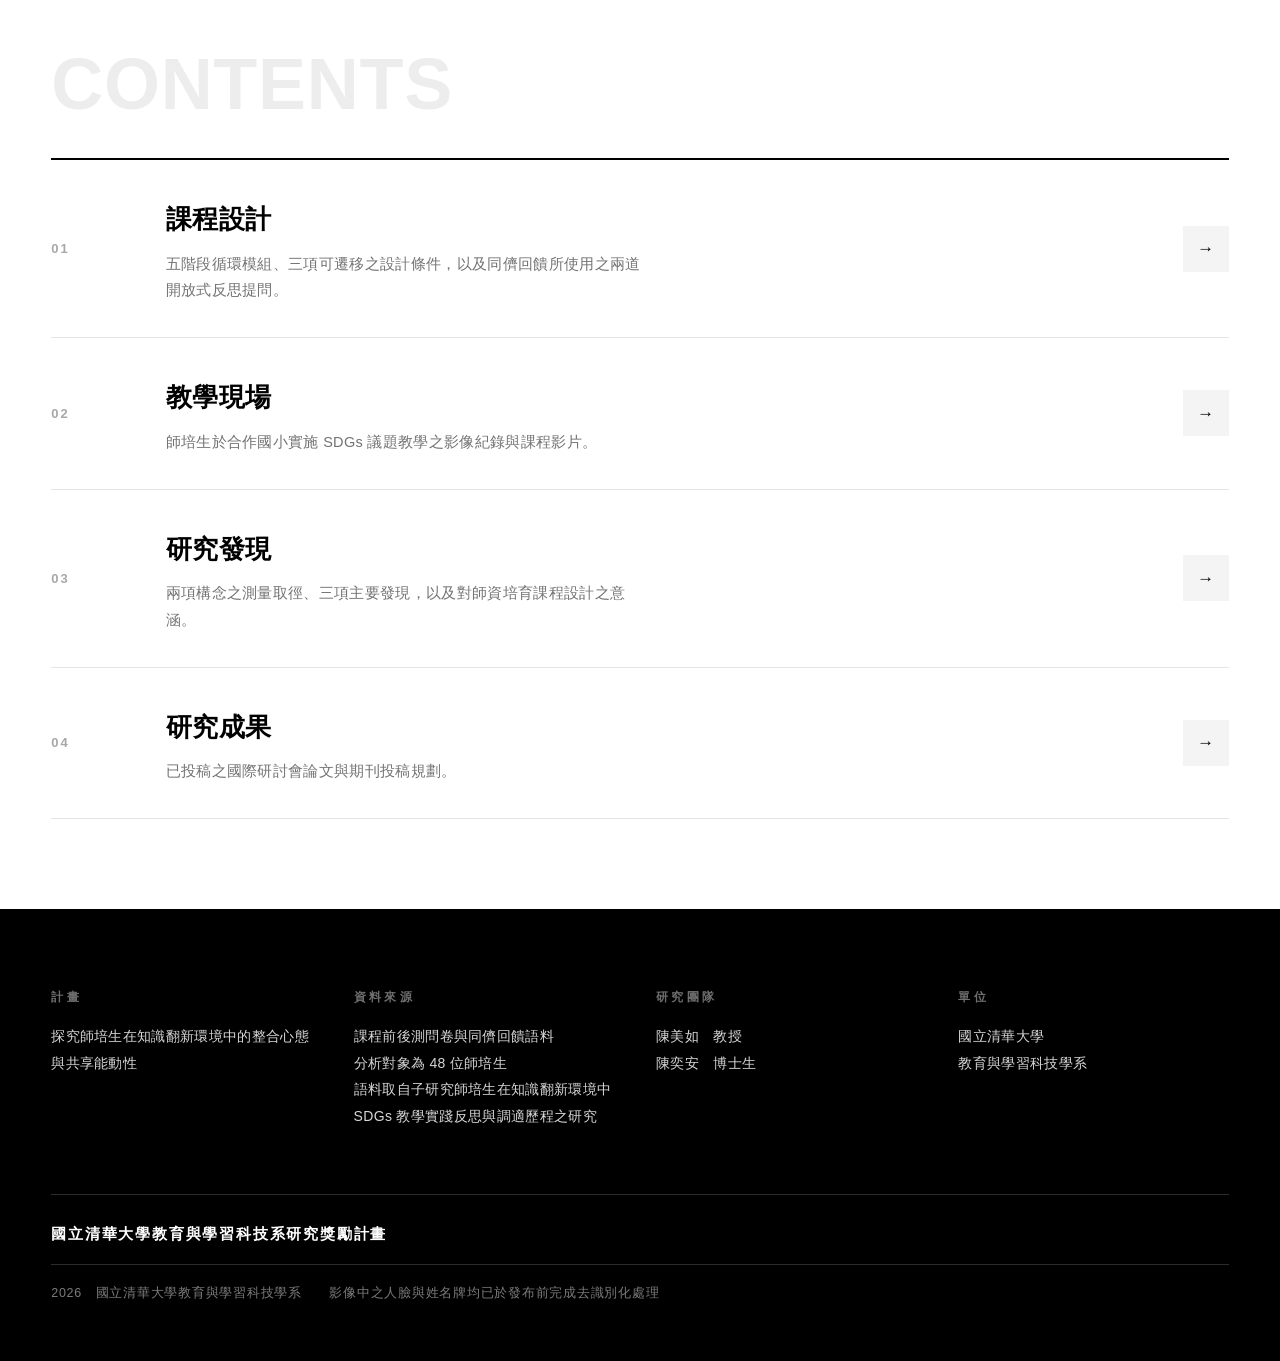
==== commit df80a5fd: "修正學號筆誤與後測相關之樣本界定：主要分析 N 由 45 更正為 48，相關 r = −.19，偏相關補上 p 值" ====
--- a/index.html
+++ b/index.html
@@ -36,7 +36,7 @@
     <div class="figs rv">
       <div class="f"><b>+1.28</b><span>整合心智前後測<br>提升效果量 d<sub>z</sub></span></div>
       <div class="f"><b>.75</b><span>證據導向能動性比率<br>（全體平均）</span></div>
-      <div class="f"><b>−.20</b><span>兩構念之關聯<br>（未達顯著）</span></div>
+      <div class="f"><b>−.19</b><span>兩構念之關聯<br>（未達顯著）</span></div>
       <div class="f"><b>48</b><span>納入分析之師培生</span></div>
     </div>
   </div>
@@ -51,7 +51,7 @@
       </div>
       <div class="rv">
         <p>整合心智以課程前後測問卷測量，三個構面在一學期後全數顯著提升，效果量介於中度與大之間。共享能動性則由論述辨識：當一位師培生援引學生的學習表現時，這份證據接到的是批判性提問與具體策略建議，還是接到肯定與鼓勵。前者是認識論意義上的能動，後者是關係性的維繫。</p>
-        <p>本計畫原先預期具備整合心智者較能推動社群展現共享能動性。以學號串接兩份資料後，資料並未支持這項預期，相關係數為 −.20 且未達顯著。詳見研究發現。</p>
+        <p>本計畫預期具備整合心智者較能推動社群展現共享能動性。以學號串接兩份資料後，資料並未支持這項預期，相關係數為 −.19 且未達顯著。詳見研究發現。</p>
       </div>
     </div>
   </div>
